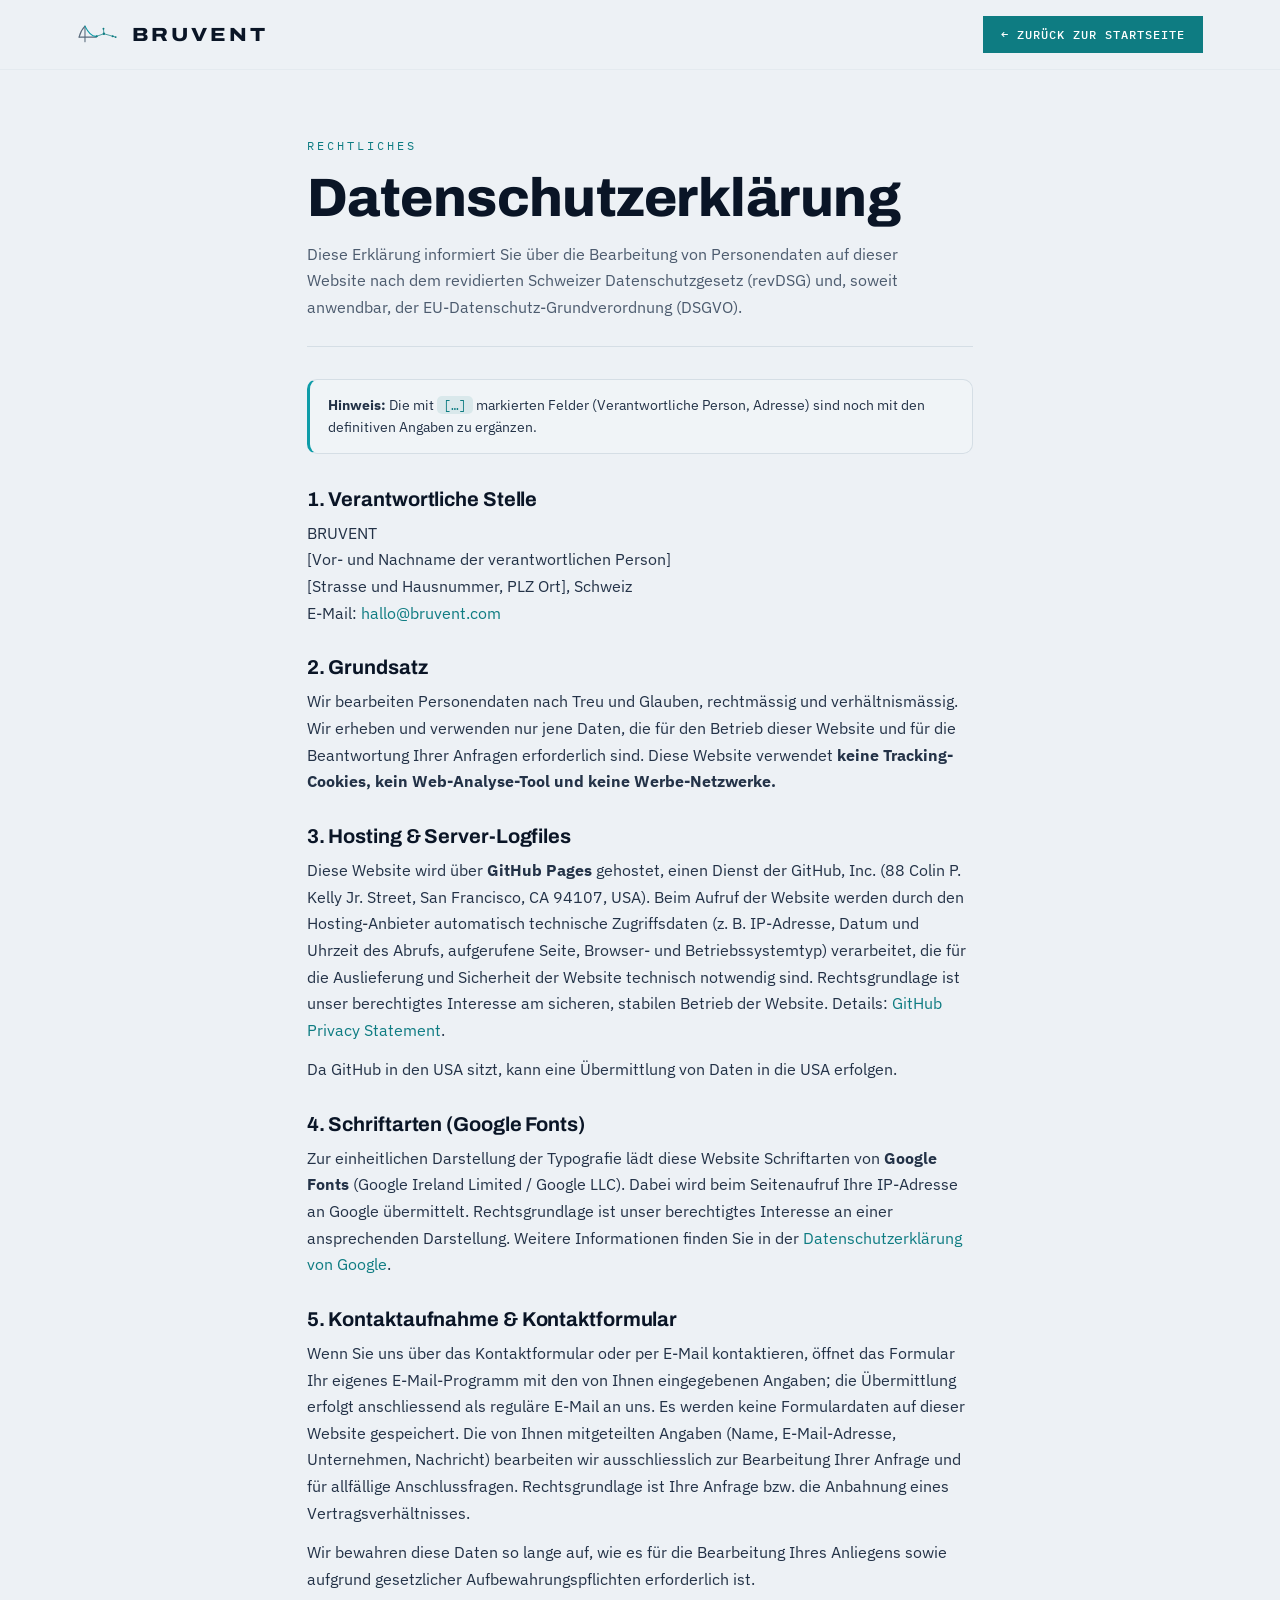
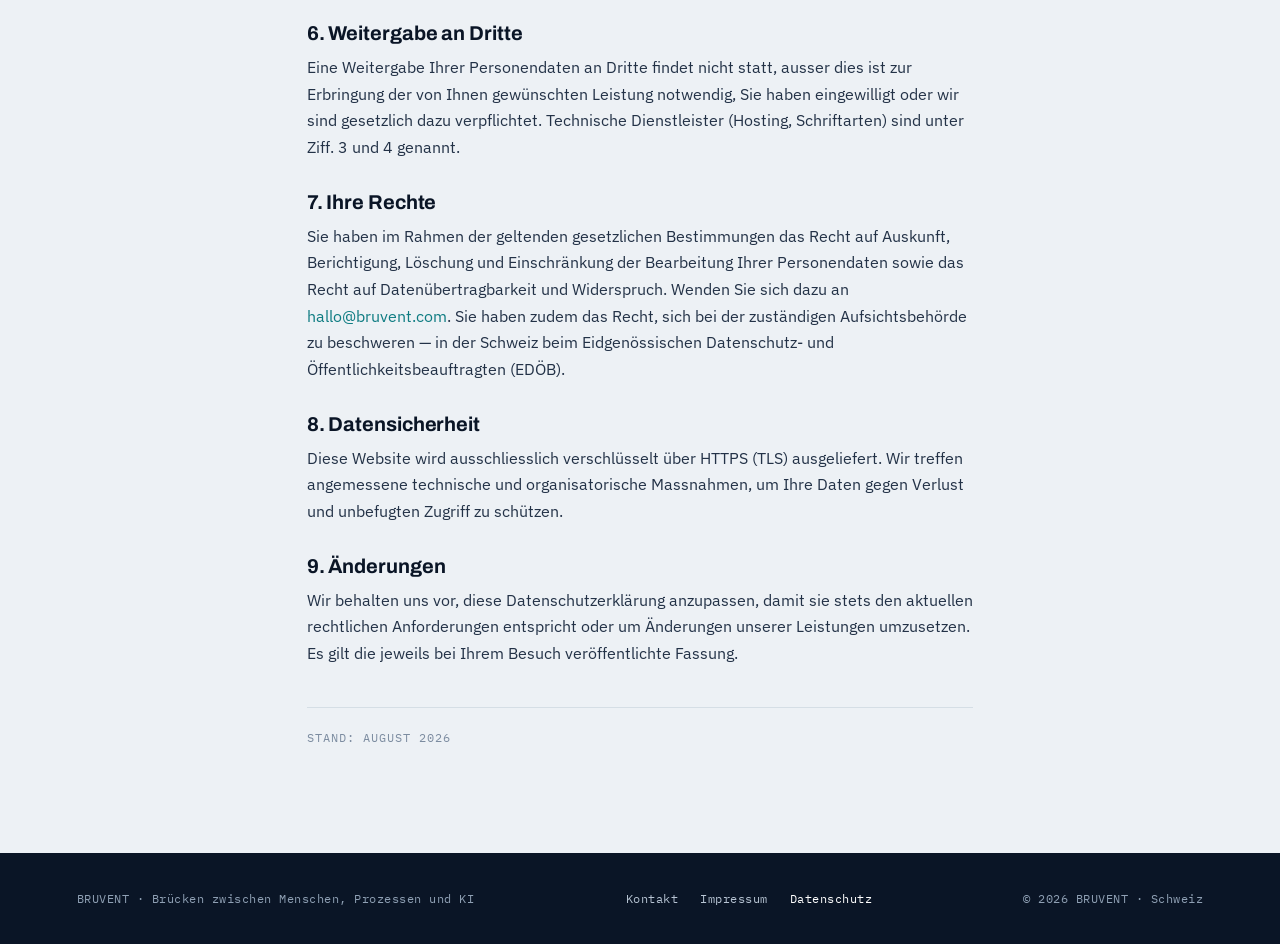
==== datenschutz.html @ 0fc9dafc "Rebrand Bridgent → Bruvent; add Impressum, Datenschutz, working contact form - Rename brand across i" ====
<!DOCTYPE html>
<html lang="de">
<head>
<meta charset="utf-8">
<meta name="viewport" content="width=device-width, initial-scale=1">
<title>Datenschutz — BRUVENT</title>
<meta name="description" content="Datenschutzerklärung von BRUVENT — wie diese Website mit Personendaten umgeht.">
<meta name="robots" content="index,follow">
<meta name="theme-color" content="#EDF1F5">
<link rel="icon" type="image/svg+xml" href="./assets/favicon.svg">
<link rel="preconnect" href="https://fonts.googleapis.com">
<link rel="preconnect" href="https://fonts.gstatic.com" crossorigin>
<link href="https://fonts.googleapis.com/css2?family=Archivo:wdth,wght@62..125,500..900&family=IBM+Plex+Mono:wght@400;500&family=IBM+Plex+Sans:wght@300;400;500;600&display=swap" rel="stylesheet">
<link rel="stylesheet" href="./css/style.css">
</head>
<body class="legal-page">

  <nav class="nav nav--legal">
    <a class="nav__brand" href="./index.html" aria-label="BRUVENT — Startseite">
      <svg width="42" height="24" viewBox="0 0 100 56" fill="none" aria-hidden="true">
        <g stroke="#5A6B7C" stroke-width="2.6" stroke-linecap="round" stroke-linejoin="round" fill="none"><line x1="19" y1="7" x2="19" y2="44"/><line x1="5" y1="33" x2="46" y2="33"/><path d="M19 7 Q9 17 5 33"/><path d="M19 7 Q33 34 47 31" stroke="#0E9CA8"/></g>
        <g stroke="#0E7C82" stroke-width="1.7" fill="none"><line x1="47" y1="31" x2="64" y2="25"/><line x1="64" y1="25" x2="85" y2="31"/><line x1="64" y1="25" x2="63" y2="13"/><line x1="85" y1="31" x2="92" y2="33"/></g>
        <g fill="#0E7C82"><circle cx="47" cy="31" r="2.6"/><circle cx="64" cy="25" r="2.8"/><circle cx="85" cy="31" r="2.6"/><circle cx="63" cy="13" r="2.3"/><circle cx="92" cy="33" r="2.3"/></g>
      </svg>
      <span class="brand-name">BRUVENT</span>
    </a>
    <div class="nav__right">
      <a href="./index.html" class="nav__cta">← Zurück zur Startseite</a>
    </div>
  </nav>

  <main class="legal">
    <header class="legal__head">
      <span class="eyebrow">Rechtliches</span>
      <h1>Datenschutzerklärung</h1>
      <p class="legal__lead">Diese Erklärung informiert Sie über die Bearbeitung von Personendaten
        auf dieser Website nach dem revidierten Schweizer Datenschutzgesetz (revDSG) und, soweit
        anwendbar, der EU-Datenschutz-Grundverordnung (DSGVO).</p>
    </header>

    <div class="legal__note" role="note">
      <strong>Hinweis:</strong> Die mit <code>[…]</code> markierten Felder (Verantwortliche Person,
      Adresse) sind noch mit den definitiven Angaben zu ergänzen.
    </div>

    <section class="legal__block">
      <h2>1. Verantwortliche Stelle</h2>
      <p>
        BRUVENT<br>
        [Vor- und Nachname der verantwortlichen Person]<br>
        [Strasse und Hausnummer, PLZ Ort], Schweiz<br>
        E-Mail: <a href="mailto:hallo@bruvent.com">hallo@bruvent.com</a>
      </p>
    </section>

    <section class="legal__block">
      <h2>2. Grundsatz</h2>
      <p>Wir bearbeiten Personendaten nach Treu und Glauben, rechtmässig und verhältnismässig. Wir
        erheben und verwenden nur jene Daten, die für den Betrieb dieser Website und für die
        Beantwortung Ihrer Anfragen erforderlich sind. Diese Website verwendet <strong>keine
        Tracking-Cookies, kein Web-Analyse-Tool und keine Werbe-Netzwerke.</strong></p>
    </section>

    <section class="legal__block">
      <h2>3. Hosting &amp; Server-Logfiles</h2>
      <p>Diese Website wird über <strong>GitHub Pages</strong> gehostet, einen Dienst der GitHub,
        Inc. (88 Colin P. Kelly Jr. Street, San Francisco, CA 94107, USA). Beim Aufruf der Website
        werden durch den Hosting-Anbieter automatisch technische Zugriffsdaten (z.&nbsp;B.
        IP-Adresse, Datum und Uhrzeit des Abrufs, aufgerufene Seite, Browser- und Betriebssystem­typ)
        verarbeitet, die für die Auslieferung und Sicherheit der Website technisch notwendig sind.
        Rechtsgrundlage ist unser berechtigtes Interesse am sicheren, stabilen Betrieb der Website.
        Details: <a href="https://docs.github.com/site-policy/privacy-policies/github-general-privacy-statement" rel="noopener" target="_blank">GitHub Privacy Statement</a>.</p>
      <p>Da GitHub in den USA sitzt, kann eine Übermittlung von Daten in die USA erfolgen.</p>
    </section>

    <section class="legal__block">
      <h2>4. Schriftarten (Google Fonts)</h2>
      <p>Zur einheitlichen Darstellung der Typografie lädt diese Website Schriftarten von
        <strong>Google Fonts</strong> (Google Ireland Limited / Google LLC). Dabei wird beim
        Seitenaufruf Ihre IP-Adresse an Google übermittelt. Rechtsgrundlage ist unser berechtigtes
        Interesse an einer ansprechenden Darstellung. Weitere Informationen finden Sie in der
        <a href="https://policies.google.com/privacy" rel="noopener" target="_blank">Datenschutzerklärung von Google</a>.</p>
    </section>

    <section class="legal__block">
      <h2>5. Kontaktaufnahme &amp; Kontaktformular</h2>
      <p>Wenn Sie uns über das Kontaktformular oder per E-Mail kontaktieren, öffnet das Formular
        Ihr eigenes E-Mail-Programm mit den von Ihnen eingegebenen Angaben; die Übermittlung erfolgt
        anschliessend als reguläre E-Mail an uns. Es werden keine Formulardaten auf dieser Website
        gespeichert. Die von Ihnen mitgeteilten Angaben (Name, E-Mail-Adresse, Unternehmen,
        Nachricht) bearbeiten wir ausschliesslich zur Bearbeitung Ihrer Anfrage und für allfällige
        Anschlussfragen. Rechtsgrundlage ist Ihre Anfrage bzw. die Anbahnung eines Vertrags­verhältnisses.</p>
      <p>Wir bewahren diese Daten so lange auf, wie es für die Bearbeitung Ihres Anliegens sowie
        aufgrund gesetzlicher Aufbewahrungspflichten erforderlich ist.</p>
    </section>

    <section class="legal__block">
      <h2>6. Weitergabe an Dritte</h2>
      <p>Eine Weitergabe Ihrer Personendaten an Dritte findet nicht statt, ausser dies ist zur
        Erbringung der von Ihnen gewünschten Leistung notwendig, Sie haben eingewilligt oder wir sind
        gesetzlich dazu verpflichtet. Technische Dienstleister (Hosting, Schriftarten) sind unter
        Ziff. 3 und 4 genannt.</p>
    </section>

    <section class="legal__block">
      <h2>7. Ihre Rechte</h2>
      <p>Sie haben im Rahmen der geltenden gesetzlichen Bestimmungen das Recht auf Auskunft,
        Berichtigung, Löschung und Einschränkung der Bearbeitung Ihrer Personendaten sowie das Recht
        auf Datenübertragbarkeit und Widerspruch. Wenden Sie sich dazu an
        <a href="mailto:hallo@bruvent.com">hallo@bruvent.com</a>. Sie haben zudem das Recht, sich bei
        der zuständigen Aufsichtsbehörde zu beschweren — in der Schweiz beim Eidgenössischen
        Datenschutz- und Öffentlichkeitsbeauftragten (EDÖB).</p>
    </section>

    <section class="legal__block">
      <h2>8. Datensicherheit</h2>
      <p>Diese Website wird ausschliesslich verschlüsselt über HTTPS (TLS) ausgeliefert. Wir treffen
        angemessene technische und organisatorische Massnahmen, um Ihre Daten gegen Verlust und
        unbefugten Zugriff zu schützen.</p>
    </section>

    <section class="legal__block">
      <h2>9. Änderungen</h2>
      <p>Wir behalten uns vor, diese Datenschutzerklärung anzupassen, damit sie stets den aktuellen
        rechtlichen Anforderungen entspricht oder um Änderungen unserer Leistungen umzusetzen. Es
        gilt die jeweils bei Ihrem Besuch veröffentlichte Fassung.</p>
    </section>

    <p class="legal__updated">Stand: August 2026</p>
  </main>

  <footer class="footer">
    <div class="footer__inner">
      <span>BRUVENT · Brücken zwischen Menschen, Prozessen und KI</span>
      <nav class="footer__links" aria-label="Rechtliches">
        <a href="./index.html#kontakt">Kontakt</a>
        <a href="./impressum.html">Impressum</a>
        <a href="./datenschutz.html" aria-current="page">Datenschutz</a>
      </nav>
      <span>© 2026 BRUVENT · Schweiz</span>
    </div>
  </footer>

</body>
</html>
---- css/style.css ----
/* ============================================================
   BRUVENT — Cinematic Brand Experience
   Art direction: light architectural daylight — off-white,
   concrete, brushed steel, with a controlled teal-cyan accent.
   ============================================================ */

:root{
  --bg:#EDF1F5;          /* page */
  --bg-soft:#F5F8FA;     /* alt section */
  --panel:#FFFFFF;
  --panel-2:#F0F4F7;
  --ink:#0A1526;         /* primary text */
  --ink-2:#233247;
  --muted:#4C5B6E;
  --muted-2:#63748A;
  --muted-3:#7C8CA0;
  --faint:#9AA8B8;
  --line:#D5DEE5;
  --line-soft:#E4EAEF;
  --concrete:#C7D0D8;

  --accent:#0E9CA8;        /* readable teal-cyan on light */
  --accent-deep:#0E7C82;
  --accent-bright:#16C6D6;

  --mono:'IBM Plex Mono',ui-monospace,monospace;
  --sans:'IBM Plex Sans',system-ui,-apple-system,sans-serif;
  --disp:'Archivo','IBM Plex Sans',system-ui,sans-serif;

  --pad-x:6vw;
  --maxw:1280px;
}

*{box-sizing:border-box;}
html{scroll-behavior:smooth;background:var(--bg);-webkit-text-size-adjust:100%;}
html.lenis{scroll-behavior:auto;}
html.lenis body{height:auto;}
.lenis.lenis-smooth{scroll-behavior:auto !important;}
.lenis.lenis-stopped{overflow:hidden;}

body{
  margin:0;
  background:var(--bg);
  color:var(--ink);
  font-family:var(--sans);
  font-weight:400;
  -webkit-font-smoothing:antialiased;
  overflow-x:hidden;
}
body.is-loading{overflow:hidden;height:100vh;}

a{color:var(--accent-deep);text-decoration:none;transition:color .2s ease;}
a:hover{color:var(--accent);}
img,svg{display:block;}
::selection{background:rgba(14,124,130,0.18);color:var(--ink);}

.eyebrow{font-family:var(--mono);font-size:12px;letter-spacing:3px;color:var(--accent-deep);text-transform:uppercase;}
.wrap{max-width:var(--maxw);margin:0 auto;}

/* ---------- Keyframes ---------- */
@keyframes floaty{0%,100%{transform:translateY(0)}50%{transform:translateY(7px)}}
@keyframes dashFlow{to{stroke-dashoffset:-400}}
@keyframes predot{0%,100%{opacity:.2;transform:scaleY(.5)}50%{opacity:1;transform:scaleY(1)}}
@keyframes spinline{to{transform:rotate(360deg)}}
@keyframes introWord{0%{opacity:0;letter-spacing:26px;filter:blur(8px)}100%{opacity:1;letter-spacing:7px;filter:blur(0)}}

/* ============================================================
   PRELOADER (light)
   ============================================================ */
#preloader{
  position:fixed;inset:0;z-index:1000;
  background:radial-gradient(125% 100% at 50% 42%,#FFFFFF 0%,#EDF1F5 55%,#DFE7EC 100%);
  display:flex;flex-direction:column;align-items:center;justify-content:center;gap:34px;
  transition:opacity 1s ease,visibility 1s ease;
}
#preloader.hidden{opacity:0;visibility:hidden;pointer-events:none;}
.pre-mark{position:relative;width:74px;height:74px;}
.pre-mark svg{width:100%;height:100%;overflow:visible;}
.pre-mark .ring{position:absolute;inset:-14px;border:1px solid rgba(14,124,130,0.16);border-top-color:var(--accent);border-radius:50%;animation:spinline 1.5s linear infinite;}
.pre-bars{display:flex;align-items:flex-end;gap:5px;height:22px;}
.pre-bars span{width:3px;height:100%;background:var(--accent);transform-origin:bottom;animation:predot 1.1s ease-in-out infinite;}
.pre-bars span:nth-child(2){animation-delay:.13s}
.pre-bars span:nth-child(3){animation-delay:.26s}
.pre-bars span:nth-child(4){animation-delay:.39s}
.pre-bars span:nth-child(5){animation-delay:.52s}
.pre-label{font-family:var(--mono);font-size:11px;letter-spacing:4px;text-transform:uppercase;color:var(--muted-2);}
.pre-count{font-family:var(--mono);font-size:11px;letter-spacing:2px;color:var(--accent-deep);}

/* ============================================================
   INTRO OVERLAY (titles over the flythrough) — dark text on light
   ============================================================ */
#intro-titles{position:fixed;inset:0;z-index:60;pointer-events:none;opacity:0;display:flex;align-items:center;justify-content:center;transition:opacity .6s ease;}
#intro-titles.on{opacity:1;}
#intro-titles.gone{opacity:0;visibility:hidden;}
/* the lines collide at the centre → it flashes into a B → BRUVENT (holds ~3s) */
.sig{width:min(66vw,720px);height:auto;overflow:visible;}
.sig-b{font-family:var(--disp);font-weight:800;font-size:158px;fill:var(--accent-deep);opacity:0;transform-box:fill-box;transform-origin:center;filter:drop-shadow(0 0 14px rgba(24,208,224,0.85));}
.sig-word{font-family:var(--disp);font-weight:700;font-stretch:112%;font-size:118px;letter-spacing:1px;fill:rgba(18,38,52,0.95);opacity:0;transform-box:fill-box;transform-origin:center;}
.sig-sub{font-family:var(--mono);font-size:15px;letter-spacing:8px;fill:var(--accent-deep);text-transform:uppercase;opacity:0;}
/* the B bursts out of the collision flash, holds, then hands to the full word */
#intro-titles.on .sig-b{animation:bFlash 1.0s cubic-bezier(.15,.9,.2,1) .05s forwards, bOut .55s ease 2.3s forwards;}
#intro-titles.on .sig-word{animation:wordIn 1.0s cubic-bezier(.2,.8,.2,1) 2.3s forwards;}
#intro-titles.on .sig-sub{animation:wordIn .9s ease 2.9s forwards;}
@keyframes bFlash{0%{opacity:0;transform:scale(.1);filter:drop-shadow(0 0 40px rgba(24,208,224,1))}
  45%{opacity:1;transform:scale(1.22);filter:drop-shadow(0 0 30px rgba(24,208,224,1))}
  100%{opacity:1;transform:scale(1);filter:drop-shadow(0 0 12px rgba(24,208,224,0.7))}}
@keyframes bOut{to{opacity:0;transform:scale(1.08)}}
@keyframes wordIn{from{opacity:0;transform:scale(.9)}to{opacity:1;transform:scale(1)}}
@media (prefers-reduced-motion: reduce){
  .sig-b{opacity:0;}.sig-word{opacity:1;}.sig-sub{opacity:1;}
}
.skip-intro{
  position:fixed;right:26px;bottom:24px;z-index:61;pointer-events:auto;
  background:rgba(255,255,255,0.6);border:1px solid var(--line);color:var(--muted);
  font-family:var(--mono);font-size:11px;letter-spacing:1.5px;text-transform:uppercase;
  padding:9px 15px;cursor:pointer;backdrop-filter:blur(6px);transition:all .2s ease;
}
.skip-intro:hover{border-color:var(--accent);color:var(--accent-deep);}
.skip-intro.gone{opacity:0;visibility:hidden;pointer-events:none;}

/* ============================================================
   WEBGL CANVAS (fixed behind)
   ============================================================ */
#webgl{position:fixed;inset:0;z-index:0;pointer-events:none;opacity:0;transition:opacity 1.2s ease;}
#webgl.ready{opacity:1;}
#webgl canvas{display:block;width:100%;height:100%;}
body.no-webgl #hero{background:radial-gradient(135% 105% at 72% 16%,#FFFFFF 0%,#E7EEF3 42%,#D8E2E9 100%);}

/* ============================================================
   NAV (light)
   ============================================================ */
.nav{
  position:fixed;top:0;left:0;right:0;z-index:50;
  display:flex;align-items:center;justify-content:space-between;padding:16px var(--pad-x);
  backdrop-filter:blur(16px);
  background:linear-gradient(180deg,rgba(237,241,245,0.9),rgba(237,241,245,0.35));
  border-bottom:1px solid var(--line-soft);transform:translateY(-100%);
}
.nav__brand{display:flex;align-items:center;gap:13px;color:var(--ink);}
.nav__brand .brand-name{font-family:var(--disp);font-stretch:118%;font-weight:800;letter-spacing:3px;font-size:19px;}
.nav__right{display:flex;align-items:center;gap:30px;}
.nav__links{display:flex;gap:26px;font-size:13.5px;letter-spacing:.3px;}
.nav__links a{color:var(--muted);}
.nav__links a:hover{color:var(--ink);}
.nav__cta{
  font-family:var(--mono);font-size:12px;letter-spacing:1px;text-transform:uppercase;
  color:#fff;background:var(--accent-deep);padding:11px 18px;font-weight:500;transition:background .2s ease;
}
.nav__cta:hover{background:var(--accent);color:#fff;}

/* ============================================================
   BUTTONS
   ============================================================ */
.btn{display:inline-flex;align-items:center;gap:10px;font-weight:600;cursor:pointer;}
.btn--accent{background:var(--accent-deep);color:#fff;font-size:15px;padding:16px 28px;transition:background .2s ease,transform .2s ease,box-shadow .2s ease;}
.btn--accent:hover{background:var(--accent);color:#fff;transform:translateY(-2px);box-shadow:0 16px 34px rgba(14,124,130,0.28);}
.btn--ghost{color:var(--ink);font-weight:500;font-size:15px;padding:16px 28px;border:1px solid var(--line);transition:border-color .2s ease,background .2s ease;}
.btn--ghost:hover{border-color:var(--accent);background:rgba(14,156,168,0.06);color:var(--ink);}

/* ============================================================
   HERO (light)
   ============================================================ */
.hero{position:relative;min-height:100vh;min-height:100svh;display:flex;align-items:center;overflow:hidden;z-index:2;}
.hero__scrim{position:absolute;inset:0;z-index:1;pointer-events:none;}
/* readable text side + a cinematic vignette for filmic depth */
.hero__scrim::before{content:"";position:absolute;inset:0;background:
  linear-gradient(90deg,rgba(237,241,245,0.97) 0%,rgba(237,241,245,0.82) 34%,rgba(237,241,245,0.28) 58%,transparent 78%);}
.hero__scrim::after{content:"";position:absolute;inset:0;background:
  radial-gradient(130% 100% at 32% 42%,transparent 46%,rgba(6,16,26,0.10) 100%),
  linear-gradient(0deg,var(--bg) 0%,rgba(237,241,245,0.4) 12%,transparent 32%);}
.hero__grid{position:relative;z-index:3;max-width:var(--maxw);width:100%;margin:0 auto;padding:0 var(--pad-x);display:block;}
.hero__grid > div{max-width:760px;}
.hero__tag{display:inline-flex;align-items:center;gap:12px;font-family:var(--mono);font-size:12px;letter-spacing:3px;color:var(--accent-deep);text-transform:uppercase;margin-bottom:32px;}
.hero__tag .tick{width:26px;height:1px;background:var(--accent-deep);display:inline-block;}
.hero h1{font-family:var(--disp);font-stretch:118%;font-weight:800;font-size:clamp(40px,6vw,86px);line-height:0.98;letter-spacing:-1.5px;margin:0 0 26px;text-wrap:balance;color:var(--ink);text-shadow:0 1px 2px rgba(255,255,255,0.55);}
.hero h1 .hl{color:var(--accent-deep);}
.hero__lead{font-size:clamp(16px,1.55vw,20px);line-height:1.62;color:var(--ink-2);max-width:520px;margin:0 0 40px;font-weight:400;text-shadow:0 1px 2px rgba(255,255,255,0.6);}
.hero__actions{display:flex;gap:16px;flex-wrap:wrap;}
.hero__mark{display:flex;justify-content:center;align-items:center;}
.hero__mark > div{width:100%;max-width:420px;filter:drop-shadow(0 18px 30px rgba(10,21,38,0.12));}
.scrollhint{position:absolute;left:var(--pad-x);bottom:30px;z-index:3;display:flex;align-items:center;gap:12px;}
.scrollhint span:first-child{font-family:var(--mono);font-size:11px;letter-spacing:2px;color:var(--faint);text-transform:uppercase;}
.scrollhint .bar{display:inline-block;width:1px;height:34px;background:linear-gradient(var(--accent-deep),transparent);animation:floaty 2.4s ease-in-out infinite;}

.reveal{opacity:0;transform:translateY(30px);}
.no-js .reveal,body.no-webgl .reveal{opacity:1;transform:none;}

/* ============================================================
   SECTIONS — shared
   ============================================================ */
section{position:relative;}
.section{padding:130px var(--pad-x);z-index:2;}
.section__head h2{font-family:var(--disp);font-stretch:112%;font-weight:700;font-size:clamp(30px,3.7vw,54px);line-height:1.04;letter-spacing:-.5px;margin:0 0 16px;max-width:760px;color:var(--ink);}
.section__head p{font-size:16.5px;line-height:1.6;color:var(--muted);max-width:560px;margin:0 0 60px;font-weight:400;}
.eyebrow.mb{margin-bottom:18px;display:block;}

/* --- System (module grid) --- */
.system{background:var(--panel);}
/* clean 3 × 2 grid */
.modules{display:grid;grid-template-columns:repeat(3,1fr);gap:1px;background:var(--line);border:1px solid var(--line);}
@media (max-width:900px){.modules{grid-template-columns:repeat(2,1fr);}}
@media (max-width:600px){.modules{grid-template-columns:1fr;}}
.module{background:var(--panel);padding:38px 32px;position:relative;transition:background .25s ease,box-shadow .25s ease;}
.module:hover{background:var(--panel-2);box-shadow:inset 0 2px 0 var(--accent);}
.module__top{display:flex;align-items:center;justify-content:space-between;margin-bottom:24px;}
.module__icon{width:44px;height:44px;color:var(--accent-deep);}
.module__icon svg{width:100%;height:100%;}
.module__tag{font-family:var(--mono);font-size:11px;color:var(--muted-3);letter-spacing:1px;}
.module h3{font-family:var(--disp);font-stretch:108%;font-weight:600;font-size:19px;margin:0 0 11px;letter-spacing:.2px;line-height:1.15;color:var(--ink);}
.module p{font-size:14.5px;line-height:1.6;color:var(--muted-2);margin:0;font-weight:400;}

/* --- Prozess --- */
.prozess{background:radial-gradient(120% 90% at 50% 0%,#E7EEF3 0%,#EDF1F5 55%,var(--bg-soft) 100%);}
.prozess__states{display:flex;justify-content:space-between;flex-wrap:wrap;gap:12px;margin:34px 0 54px;font-family:var(--mono);font-size:12px;letter-spacing:1px;}
.prozess__states .ist{color:var(--muted-3);}
.prozess__states .soll{color:var(--accent-deep);}
.prozess__track{position:relative;}
.prozess__bridge{max-width:1040px;margin:0 auto 6px;filter:drop-shadow(0 22px 30px rgba(10,21,38,0.08));}
.prozess__bridge svg{width:100%;height:auto;display:block;overflow:visible;}
.pnode{transform-box:fill-box;transform-origin:center;animation:pnodePulse 2.6s ease-in-out infinite;}
@keyframes pnodePulse{0%,100%{opacity:.55;r:6}50%{opacity:1;r:8}}
.pflow{filter:drop-shadow(0 0 3px rgba(24,208,224,0.9));animation:pflow 3.6s linear infinite;}
@keyframes pflow{0%{transform:translateX(0);opacity:0}6%{opacity:1}94%{opacity:1}100%{transform:translateX(960px);opacity:0}}
@media (prefers-reduced-motion: reduce){.pnode,.pflow{animation:none;}.pflow{opacity:0;}}
.steps{display:grid;grid-template-columns:repeat(3,1fr);gap:28px;padding-top:8px;}
.step{border:1px solid var(--line);border-top:2px solid var(--accent-deep);background:var(--panel);padding:30px 26px;box-shadow:0 12px 34px rgba(10,21,38,0.05);}
.step__num{font-family:var(--mono);font-size:13px;color:var(--accent-deep);letter-spacing:1px;margin-bottom:16px;}
.step h3{font-family:var(--disp);font-stretch:108%;font-weight:600;font-size:22px;margin:0 0 10px;color:var(--ink);}
.step p{font-size:14.5px;line-height:1.6;color:var(--muted-2);margin:0;font-weight:400;}

/* --- Use cases --- */
.usecases{background:var(--panel);}
.cases{display:flex;flex-direction:column;gap:24px;}
.case{display:grid;grid-template-columns:1.1fr 1fr;gap:0;border:1px solid var(--line);background:var(--panel);overflow:hidden;transition:border-color .25s ease,box-shadow .25s ease;}
.case:hover{border-color:rgba(14,156,168,0.5);box-shadow:0 18px 40px rgba(10,21,38,0.07);}
.case__body{padding:48px 44px;display:flex;flex-direction:column;justify-content:center;}
.case__num{font-family:var(--mono);font-size:12px;color:var(--accent-deep);letter-spacing:2px;margin-bottom:18px;}
.case h3{font-family:var(--disp);font-stretch:108%;font-weight:600;font-size:clamp(22px,2.3vw,30px);line-height:1.12;margin:0 0 16px;color:var(--ink);}
.case p{font-size:15px;line-height:1.65;color:var(--muted-2);margin:0;font-weight:400;max-width:440px;}
.case__visual{
  position:relative;min-height:290px;background:var(--bg-soft);
  background-image:repeating-linear-gradient(135deg,rgba(14,124,130,0.05) 0 2px,transparent 2px 11px);
  border-left:1px solid var(--line);display:flex;align-items:flex-end;padding:22px;
}
.case__visual span{font-family:var(--mono);font-size:11px;color:var(--muted-3);letter-spacing:.5px;}

/* --- Vertrauen --- */
.vertrauen{background:radial-gradient(90% 70% at 22% 30%,#E7EEF3 0%,#EDF1F5 60%,var(--bg-soft) 100%);}
.vertrauen h2{margin-bottom:24px;color:var(--ink);}
.vertrauen p{font-size:16.5px;line-height:1.65;color:var(--muted);max-width:620px;margin:0 0 44px;font-weight:400;}
.chips{display:flex;flex-wrap:wrap;gap:10px;}
.chip{font-family:var(--mono);font-size:12px;color:var(--ink-2);background:var(--panel);border:1px solid var(--line);padding:9px 15px;letter-spacing:.5px;}

/* --- CTA --- */
.cta{padding:150px var(--pad-x);overflow:hidden;text-align:center;background:radial-gradient(120% 100% at 50% 55%,#FFFFFF 0%,#E7EEF3 60%,#DBE5EB 100%);}
.cta__inner{position:relative;z-index:2;max-width:900px;margin:0 auto;}
.cta h2{font-family:var(--disp);font-stretch:116%;font-weight:800;font-size:clamp(34px,5vw,74px);line-height:1.0;letter-spacing:-1.5px;margin:0 0 40px;text-wrap:balance;color:var(--ink);}

/* --- Kontakt --- */
.kontakt{padding:120px var(--pad-x);background:#E7EEF3;color:var(--ink);z-index:2;}
.kontakt__grid{max-width:var(--maxw);margin:0 auto;display:grid;grid-template-columns:1fr 1fr;gap:70px;align-items:start;}
.kontakt__brand{display:flex;align-items:center;gap:13px;margin-bottom:36px;}
.kontakt__brand .brand-name{font-family:var(--disp);font-stretch:118%;font-weight:800;letter-spacing:3px;font-size:18px;color:var(--ink);}
.kontakt .eyebrow{color:var(--accent-deep);}
.kontakt h2{font-family:var(--disp);font-stretch:112%;font-weight:800;font-size:clamp(28px,3.4vw,48px);line-height:1.04;letter-spacing:-1px;margin:0 0 22px;color:var(--ink);}
.kontakt__lead{font-size:16.5px;line-height:1.6;color:var(--muted);max-width:400px;font-weight:400;}
.kontakt__meta{margin-top:40px;font-family:var(--mono);font-size:13px;color:var(--muted);line-height:2;}
.kontakt__meta a{color:var(--accent-deep);}
.kontakt__card{background:#fff;border:1px solid var(--line);padding:38px;box-shadow:0 24px 60px rgba(10,21,38,0.1);}
.form{display:flex;flex-direction:column;gap:18px;}
.field{display:flex;flex-direction:column;gap:7px;}
.field label{font-family:var(--mono);font-size:11px;letter-spacing:1px;text-transform:uppercase;color:var(--muted-2);}
.field input,.field textarea{border:none;border-bottom:1.5px solid var(--line);background:transparent;padding:10px 2px;font-size:15px;color:var(--ink);outline:none;transition:border-color .2s ease;font-family:inherit;}
.field textarea{border:1px solid var(--line);padding:12px;resize:vertical;}
.field input:focus,.field textarea:focus{border-color:var(--accent-deep);}
.form__submit{margin-top:8px;background:var(--ink);color:#fff;border:none;padding:16px;font-size:15px;font-weight:600;cursor:pointer;letter-spacing:.3px;transition:background .2s ease;}
.form__submit:hover{background:var(--accent-deep);}
.form-sent{min-height:360px;display:flex;flex-direction:column;justify-content:center;align-items:flex-start;gap:14px;}
.form-sent__check{width:46px;height:46px;border-radius:50%;background:var(--accent-deep);color:#fff;display:flex;align-items:center;justify-content:center;font-size:22px;}
.form-sent h3{font-family:var(--disp);font-weight:700;font-size:24px;margin:0;color:var(--ink);}
.form-sent p{color:var(--muted);font-size:15px;margin:0;font-weight:400;}

/* --- Footer (deep ink for grounding) --- */
.footer{background:var(--ink);padding:38px var(--pad-x);position:relative;z-index:2;}
.footer__inner{max-width:var(--maxw);margin:0 auto;display:flex;justify-content:space-between;align-items:center;flex-wrap:wrap;gap:16px 28px;font-family:var(--mono);font-size:12px;color:#8FA0B4;letter-spacing:.5px;}
.footer__links{display:flex;gap:22px;flex-wrap:wrap;}
.footer__links a{color:#B7C4D3;letter-spacing:.5px;}
.footer__links a:hover{color:var(--accent-bright);}
.footer__links a[aria-current="page"]{color:#fff;}

/* ============================================================
   LEGAL PAGES (Impressum / Datenschutz)
   ============================================================ */
body.legal-page{background:var(--bg);min-height:100vh;display:flex;flex-direction:column;}
.nav--legal{position:sticky;top:0;transform:none;background:rgba(237,241,245,0.86);-webkit-backdrop-filter:blur(10px);backdrop-filter:blur(10px);border-bottom:1px solid var(--line-soft);}
.legal{flex:1;max-width:820px;width:100%;margin:0 auto;padding:64px var(--pad-x) 96px;}
.legal__head{padding-bottom:26px;border-bottom:1px solid var(--line);margin-bottom:32px;}
.legal__head h1{font-family:var(--disp);font-weight:800;font-size:clamp(34px,6vw,54px);line-height:1.04;letter-spacing:-.01em;margin:.3em 0 0;color:var(--ink);}
.legal__lead{color:var(--muted);font-size:16px;line-height:1.65;max-width:60ch;margin:.9em 0 0;}
.legal__note{background:var(--panel-2);border:1px solid var(--line);border-left:3px solid var(--accent);border-radius:10px;padding:14px 18px;font-size:14px;color:var(--ink-2);margin-bottom:34px;line-height:1.6;}
.legal__note code{font-family:var(--mono);font-size:12.5px;background:rgba(14,124,130,.1);color:var(--accent-deep);padding:1px 6px;border-radius:5px;}
.legal__block{margin-bottom:30px;}
.legal__block h2{font-family:var(--disp);font-weight:700;font-size:20px;letter-spacing:-.005em;color:var(--ink);margin:0 0 .5em;}
.legal__block p{color:var(--ink-2);font-size:15.5px;line-height:1.72;margin:0 0 .8em;max-width:68ch;}
.legal__updated{font-family:var(--mono);font-size:12px;letter-spacing:1px;color:var(--muted-3);text-transform:uppercase;margin-top:40px;padding-top:22px;border-top:1px solid var(--line);}
@media (max-width:560px){
  .legal{padding-top:40px;}
  .nav--legal .nav__cta{padding:8px 12px;font-size:12px;}
}

/* ============================================================
   LIVING WORLD BEHIND CONTENT (desktop only)
   The 3D bridge + network stay present behind frosted content
   sections. Cards stay opaque so copy is always crisp.
   ============================================================ */
@media (min-width:961px){
  /* the 3D world stays clearly visible behind the content — lighter frost,
     lower opacity — while cards stay opaque so copy is always crisp */
  body.has-scene .system,
  body.has-scene .prozess,
  body.has-scene .usecases,
  body.has-scene .vertrauen{
    background:rgba(238,242,246,0.46);
    -webkit-backdrop-filter:blur(3px) saturate(1.06);
    backdrop-filter:blur(3px) saturate(1.06);
  }
  body.has-scene .cta{background:rgba(238,242,246,0.4);-webkit-backdrop-filter:blur(3px);backdrop-filter:blur(3px);}
  body.has-scene .kontakt{background:rgba(231,238,243,0.86);-webkit-backdrop-filter:blur(7px);backdrop-filter:blur(7px);}
  body.has-scene .footer{background:rgba(10,21,38,0.9);-webkit-backdrop-filter:blur(7px);backdrop-filter:blur(7px);}
  /* keep the fixed scene visible the whole way down */
  body.has-scene #webgl{opacity:1 !important;}
  /* readability lift for section headers sitting over the livelier world */
  body.has-scene .section__head h2,
  body.has-scene .section__head p,
  body.has-scene .vertrauen h2,
  body.has-scene .vertrauen p,
  body.has-scene .prozess__states span,
  body.has-scene .eyebrow{ text-shadow:0 1px 3px rgba(255,255,255,0.75); }
}

/* ============================================================
   RESPONSIVE
   ============================================================ */
@media (max-height:880px),(max-width:900px){.scrollhint{display:none !important;}}
@media (max-width:960px){
  .nav__links{display:none;}
  .hero__grid{grid-template-columns:1fr;}
  .hero__mark{display:none;}
  .kontakt__grid{grid-template-columns:1fr;gap:40px;}
  .case{grid-template-columns:1fr;}
  .case__visual{min-height:150px;border-left:none;border-top:1px solid var(--line);}
  .section{padding:96px var(--pad-x);}
  .steps{grid-template-columns:1fr;gap:16px;padding-top:0;}
  .prozess__svg{display:none;}
}
@media (max-width:560px){
  :root{--pad-x:22px;}
  .nav__cta{padding:9px 13px;}
  .hero h1{font-size:clamp(34px,10vw,52px);}
}

/* ============================================================
   REDUCED MOTION
   ============================================================ */
@media (prefers-reduced-motion: reduce){
  html{scroll-behavior:auto;}
  *,*::before,*::after{animation-duration:.001ms !important;animation-iteration-count:1 !important;transition-duration:.001ms !important;}
  .reveal{opacity:1 !important;transform:none !important;}
  .scrollhint,.pre-bars span,.intro-word,.intro-sub{animation:none !important;}
}
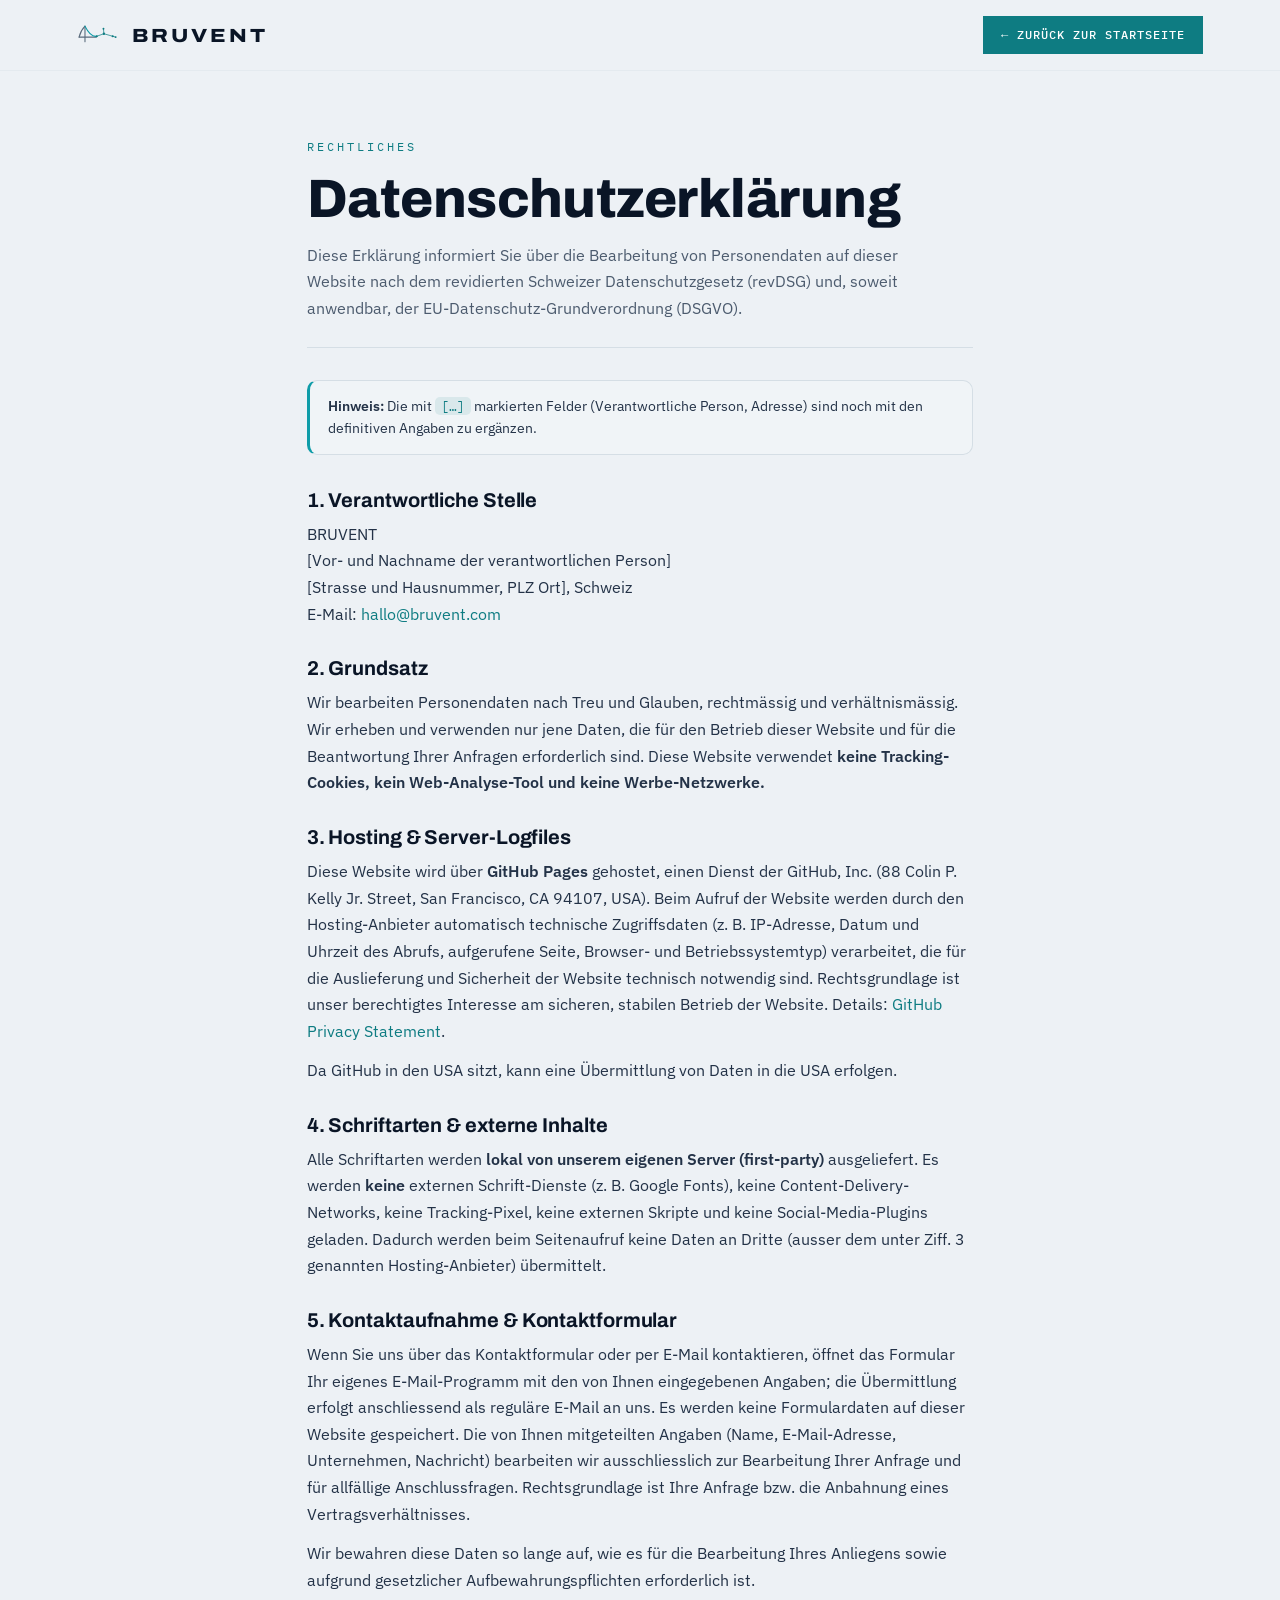
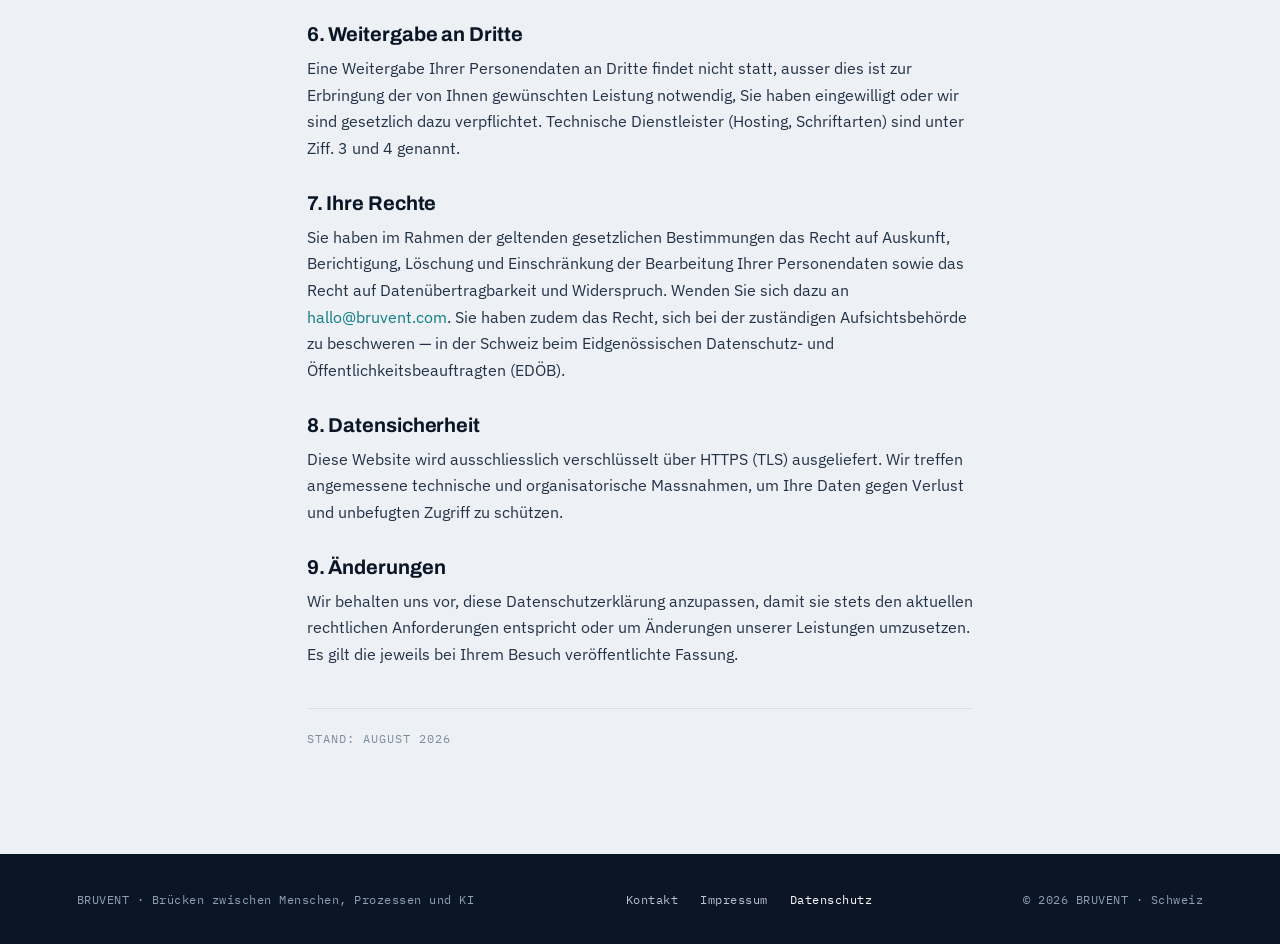
==== commit cc05b6f4: "Harden site: strict CSP, self-hosted fonts, SRI, security files + audit Security hardening (static, " ====
--- a/datenschutz.html
+++ b/datenschutz.html
@@ -3,14 +3,14 @@
 <head>
 <meta charset="utf-8">
 <meta name="viewport" content="width=device-width, initial-scale=1">
+<meta http-equiv="Content-Security-Policy" content="default-src 'self'; script-src 'none'; style-src 'self'; img-src 'self' data:; font-src 'self'; connect-src 'self'; object-src 'none'; frame-src 'none'; base-uri 'none'; form-action 'none'; upgrade-insecure-requests">
+<meta name="referrer" content="no-referrer">
 <title>Datenschutz — BRUVENT</title>
 <meta name="description" content="Datenschutzerklärung von BRUVENT — wie diese Website mit Personendaten umgeht.">
 <meta name="robots" content="index,follow">
 <meta name="theme-color" content="#EDF1F5">
 <link rel="icon" type="image/svg+xml" href="./assets/favicon.svg">
-<link rel="preconnect" href="https://fonts.googleapis.com">
-<link rel="preconnect" href="https://fonts.gstatic.com" crossorigin>
-<link href="https://fonts.googleapis.com/css2?family=Archivo:wdth,wght@62..125,500..900&family=IBM+Plex+Mono:wght@400;500&family=IBM+Plex+Sans:wght@300;400;500;600&display=swap" rel="stylesheet">
+<link rel="stylesheet" href="./css/fonts.css">
 <link rel="stylesheet" href="./css/style.css">
 </head>
 <body class="legal-page">
@@ -69,17 +69,17 @@
         IP-Adresse, Datum und Uhrzeit des Abrufs, aufgerufene Seite, Browser- und Betriebssystem­typ)
         verarbeitet, die für die Auslieferung und Sicherheit der Website technisch notwendig sind.
         Rechtsgrundlage ist unser berechtigtes Interesse am sicheren, stabilen Betrieb der Website.
-        Details: <a href="https://docs.github.com/site-policy/privacy-policies/github-general-privacy-statement" rel="noopener" target="_blank">GitHub Privacy Statement</a>.</p>
+        Details: <a href="https://docs.github.com/site-policy/privacy-policies/github-general-privacy-statement" rel="noopener noreferrer" target="_blank">GitHub Privacy Statement</a>.</p>
       <p>Da GitHub in den USA sitzt, kann eine Übermittlung von Daten in die USA erfolgen.</p>
     </section>
 
     <section class="legal__block">
-      <h2>4. Schriftarten (Google Fonts)</h2>
-      <p>Zur einheitlichen Darstellung der Typografie lädt diese Website Schriftarten von
-        <strong>Google Fonts</strong> (Google Ireland Limited / Google LLC). Dabei wird beim
-        Seitenaufruf Ihre IP-Adresse an Google übermittelt. Rechtsgrundlage ist unser berechtigtes
-        Interesse an einer ansprechenden Darstellung. Weitere Informationen finden Sie in der
-        <a href="https://policies.google.com/privacy" rel="noopener" target="_blank">Datenschutzerklärung von Google</a>.</p>
+      <h2>4. Schriftarten &amp; externe Inhalte</h2>
+      <p>Alle Schriftarten werden <strong>lokal von unserem eigenen Server (first-party)</strong>
+        ausgeliefert. Es werden <strong>keine</strong> externen Schrift-Dienste (z.&nbsp;B. Google
+        Fonts), keine Content-Delivery-Networks, keine Tracking-Pixel, keine externen Skripte und
+        keine Social-Media-Plugins geladen. Dadurch werden beim Seitenaufruf keine Daten an Dritte
+        (ausser dem unter Ziff. 3 genannten Hosting-Anbieter) übermittelt.</p>
     </section>
 
     <section class="legal__block">
--- a/css/fonts.css
+++ b/css/fonts.css
@@ -0,0 +1,25 @@
+/* ============================================================
+   Self-hosted fonts (first-party, no third-party requests).
+   Replaces Google Fonts — eliminates the only external
+   connection for privacy and a strict Content-Security-Policy.
+   ============================================================ */
+
+/* Archivo — variable (weight + width axes), used for display */
+@font-face{
+  font-family:'Archivo';
+  font-style:normal;
+  font-display:swap;
+  font-weight:100 900;
+  font-stretch:62% 125%;
+  src:url('../assets/fonts/archivo-var.woff2') format('woff2');
+}
+
+/* IBM Plex Sans — body copy */
+@font-face{font-family:'IBM Plex Sans';font-style:normal;font-display:swap;font-weight:300;src:url('../assets/fonts/plex-sans-300.woff2') format('woff2');}
+@font-face{font-family:'IBM Plex Sans';font-style:normal;font-display:swap;font-weight:400;src:url('../assets/fonts/plex-sans-400.woff2') format('woff2');}
+@font-face{font-family:'IBM Plex Sans';font-style:normal;font-display:swap;font-weight:500;src:url('../assets/fonts/plex-sans-500.woff2') format('woff2');}
+@font-face{font-family:'IBM Plex Sans';font-style:normal;font-display:swap;font-weight:600;src:url('../assets/fonts/plex-sans-600.woff2') format('woff2');}
+
+/* IBM Plex Mono — eyebrows / tags / meta */
+@font-face{font-family:'IBM Plex Mono';font-style:normal;font-display:swap;font-weight:400;src:url('../assets/fonts/plex-mono-400.woff2') format('woff2');}
+@font-face{font-family:'IBM Plex Mono';font-style:normal;font-display:swap;font-weight:500;src:url('../assets/fonts/plex-mono-500.woff2') format('woff2');}
--- a/css/style.css
+++ b/css/style.css
@@ -218,8 +218,13 @@
 .prozess__bridge{max-width:1040px;margin:0 auto 6px;filter:drop-shadow(0 22px 30px rgba(10,21,38,0.08));}
 .prozess__bridge svg{width:100%;height:auto;display:block;overflow:visible;}
 .pnode{transform-box:fill-box;transform-origin:center;animation:pnodePulse 2.6s ease-in-out infinite;}
+.pnode--2{animation-delay:.5s;}
+.pnode--3{animation-delay:1s;}
 @keyframes pnodePulse{0%,100%{opacity:.55;r:6}50%{opacity:1;r:8}}
 .pflow{filter:drop-shadow(0 0 3px rgba(24,208,224,0.9));animation:pflow 3.6s linear infinite;}
+.pflow--2{animation-delay:.9s;}
+.pflow--3{animation-delay:1.8s;}
+.pflow--4{animation-delay:2.7s;}
 @keyframes pflow{0%{transform:translateX(0);opacity:0}6%{opacity:1}94%{opacity:1}100%{transform:translateX(960px);opacity:0}}
 @media (prefers-reduced-motion: reduce){.pnode,.pflow{animation:none;}.pflow{opacity:0;}}
 .steps{display:grid;grid-template-columns:repeat(3,1fr);gap:28px;padding-top:8px;}
@@ -237,19 +242,29 @@
 .case__num{font-family:var(--mono);font-size:12px;color:var(--accent-deep);letter-spacing:2px;margin-bottom:18px;}
 .case h3{font-family:var(--disp);font-stretch:108%;font-weight:600;font-size:clamp(22px,2.3vw,30px);line-height:1.12;margin:0 0 16px;color:var(--ink);}
 .case p{font-size:15px;line-height:1.65;color:var(--muted-2);margin:0;font-weight:400;max-width:440px;}
+.case__tags{display:flex;flex-wrap:wrap;gap:8px;margin-top:22px;}
+.case__tags span{font-family:var(--mono);font-size:11px;letter-spacing:.5px;color:var(--accent-deep);background:rgba(14,156,168,0.08);border:1px solid var(--line-soft);padding:5px 10px;border-radius:20px;}
+.case__result{margin-top:18px;padding-top:16px;border-top:1px solid var(--line-soft);display:flex;align-items:center;gap:10px;font-size:13.5px;color:var(--ink-2);font-weight:500;}
+.case__result::before{content:"";width:7px;height:7px;border-radius:50%;background:var(--accent);box-shadow:0 0 0 4px rgba(14,156,168,0.14);flex:none;}
 .case__visual{
   position:relative;min-height:290px;background:var(--bg-soft);
   background-image:repeating-linear-gradient(135deg,rgba(14,124,130,0.05) 0 2px,transparent 2px 11px);
-  border-left:1px solid var(--line);display:flex;align-items:flex-end;padding:22px;
-}
-.case__visual span{font-family:var(--mono);font-size:11px;color:var(--muted-3);letter-spacing:.5px;}
+  border-left:1px solid var(--line);display:flex;align-items:center;justify-content:center;padding:30px;
+}
+.case__art{width:100%;max-width:320px;height:auto;}
 
 /* --- Vertrauen --- */
 .vertrauen{background:radial-gradient(90% 70% at 22% 30%,#E7EEF3 0%,#EDF1F5 60%,var(--bg-soft) 100%);}
 .vertrauen h2{margin-bottom:24px;color:var(--ink);}
 .vertrauen p{font-size:16.5px;line-height:1.65;color:var(--muted);max-width:620px;margin:0 0 44px;font-weight:400;}
+.principles{display:grid;grid-template-columns:repeat(3,1fr);gap:20px;margin:0 0 44px;}
+.principle{background:var(--panel);border:1px solid var(--line);border-top:2px solid var(--accent);padding:26px 24px 24px;}
+.principle__k{font-family:var(--mono);font-size:12px;letter-spacing:2px;color:var(--accent-deep);margin-bottom:14px;}
+.principle h3{font-family:var(--disp);font-stretch:106%;font-weight:600;font-size:19px;color:var(--ink);margin:0 0 10px;}
+.principle p{font-size:14px;line-height:1.6;color:var(--muted-2);margin:0;max-width:none;}
 .chips{display:flex;flex-wrap:wrap;gap:10px;}
 .chip{font-family:var(--mono);font-size:12px;color:var(--ink-2);background:var(--panel);border:1px solid var(--line);padding:9px 15px;letter-spacing:.5px;}
+@media (max-width:860px){.principles{grid-template-columns:1fr;gap:14px;}}
 
 /* --- CTA --- */
 .cta{padding:150px var(--pad-x);overflow:hidden;text-align:center;background:radial-gradient(120% 100% at 50% 55%,#FFFFFF 0%,#E7EEF3 60%,#DBE5EB 100%);}
@@ -275,7 +290,8 @@
 .field input:focus,.field textarea:focus{border-color:var(--accent-deep);}
 .form__submit{margin-top:8px;background:var(--ink);color:#fff;border:none;padding:16px;font-size:15px;font-weight:600;cursor:pointer;letter-spacing:.3px;transition:background .2s ease;}
 .form__submit:hover{background:var(--accent-deep);}
-.form-sent{min-height:360px;display:flex;flex-direction:column;justify-content:center;align-items:flex-start;gap:14px;}
+.hp{position:absolute;left:-9999px;width:1px;height:1px;overflow:hidden;}
+.form-sent{min-height:360px;display:none;flex-direction:column;justify-content:center;align-items:flex-start;gap:14px;}
 .form-sent__check{width:46px;height:46px;border-radius:50%;background:var(--accent-deep);color:#fff;display:flex;align-items:center;justify-content:center;font-size:22px;}
 .form-sent h3{font-family:var(--disp);font-weight:700;font-size:24px;margin:0;color:var(--ink);}
 .form-sent p{color:var(--muted);font-size:15px;margin:0;font-weight:400;}
@@ -303,6 +319,9 @@
 .legal__block h2{font-family:var(--disp);font-weight:700;font-size:20px;letter-spacing:-.005em;color:var(--ink);margin:0 0 .5em;}
 .legal__block p{color:var(--ink-2);font-size:15.5px;line-height:1.72;margin:0 0 .8em;max-width:68ch;}
 .legal__updated{font-family:var(--mono);font-size:12px;letter-spacing:1px;color:var(--muted-3);text-transform:uppercase;margin-top:40px;padding-top:22px;border-top:1px solid var(--line);}
+.notfound{display:flex;flex-direction:column;justify-content:center;min-height:70vh;text-align:left;}
+.notfound h1{font-family:var(--disp);font-weight:800;font-size:clamp(38px,7vw,72px);line-height:1.02;letter-spacing:-.015em;color:var(--ink);margin:.25em 0 0;}
+.notfound__actions{display:flex;flex-wrap:wrap;gap:14px;margin-top:34px;}
 @media (max-width:560px){
   .legal{padding-top:40px;}
   .nav--legal .nav__cta{padding:8px 12px;font-size:12px;}
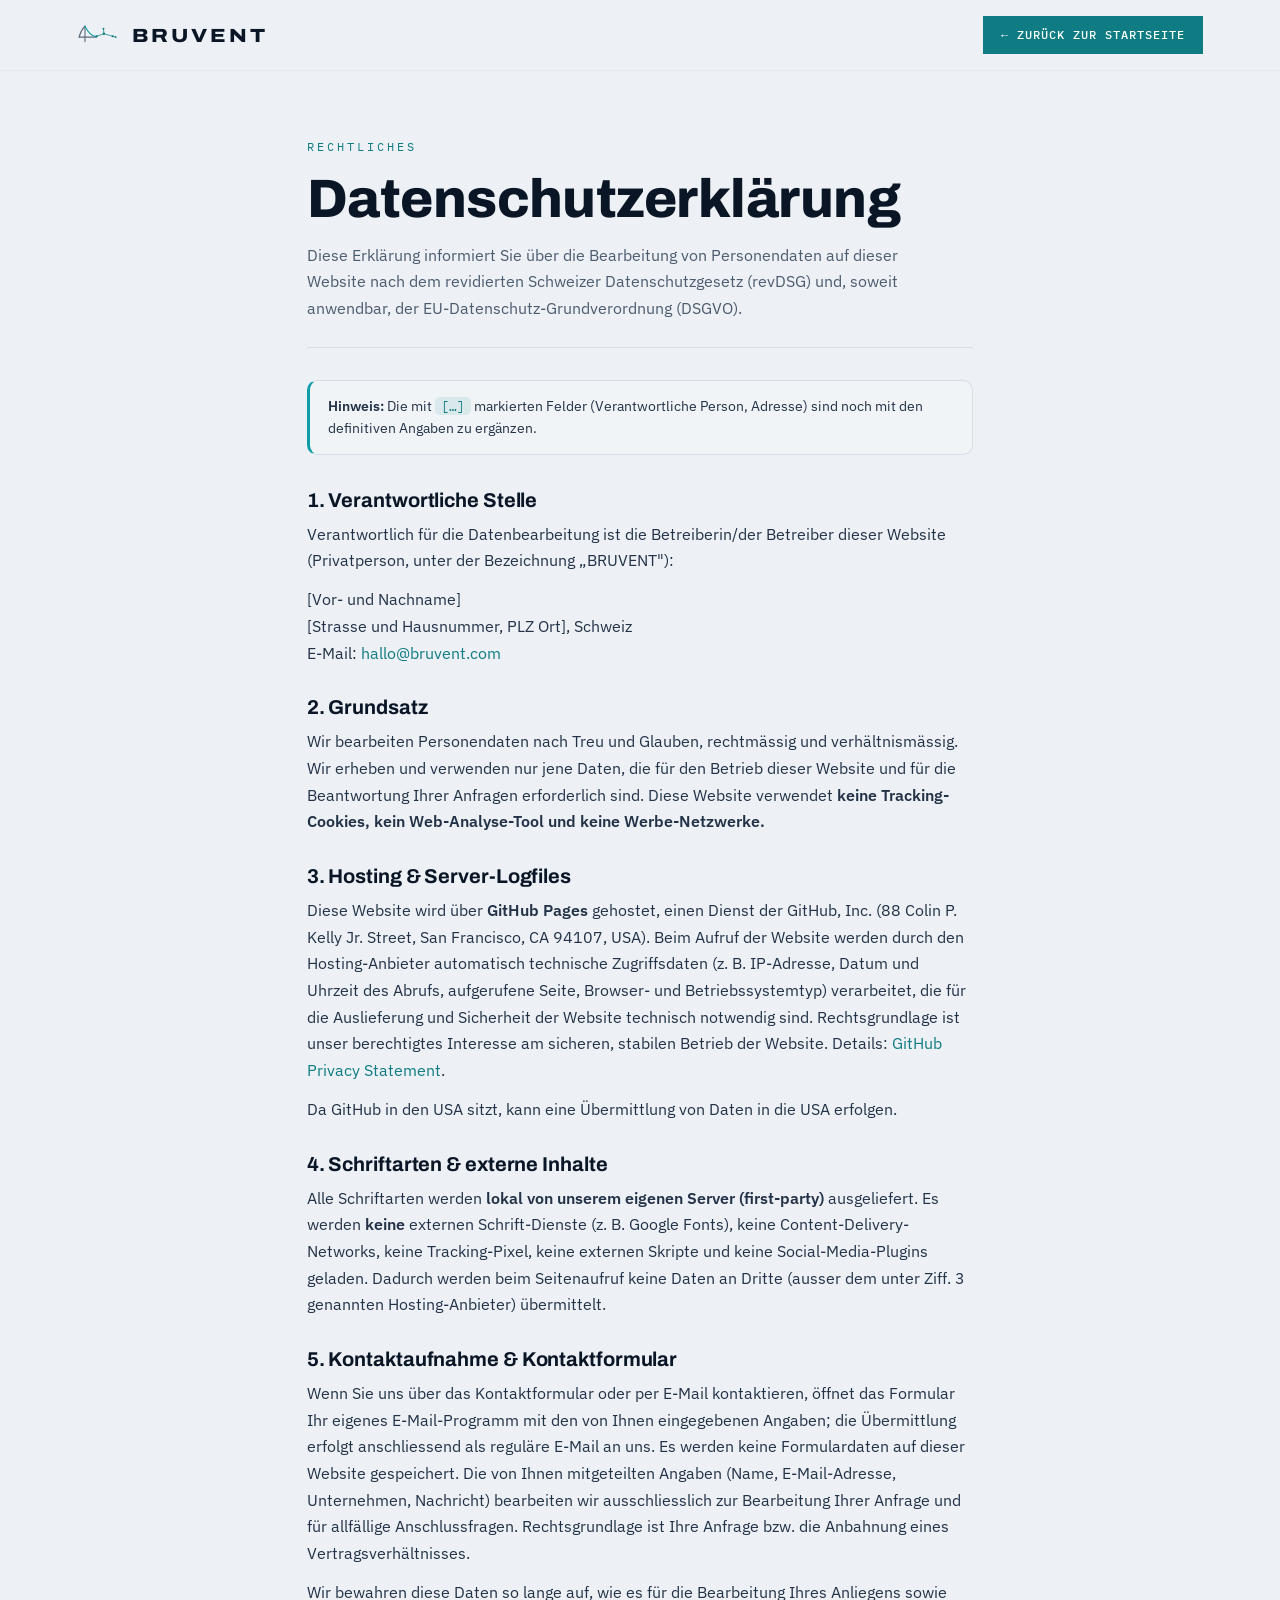
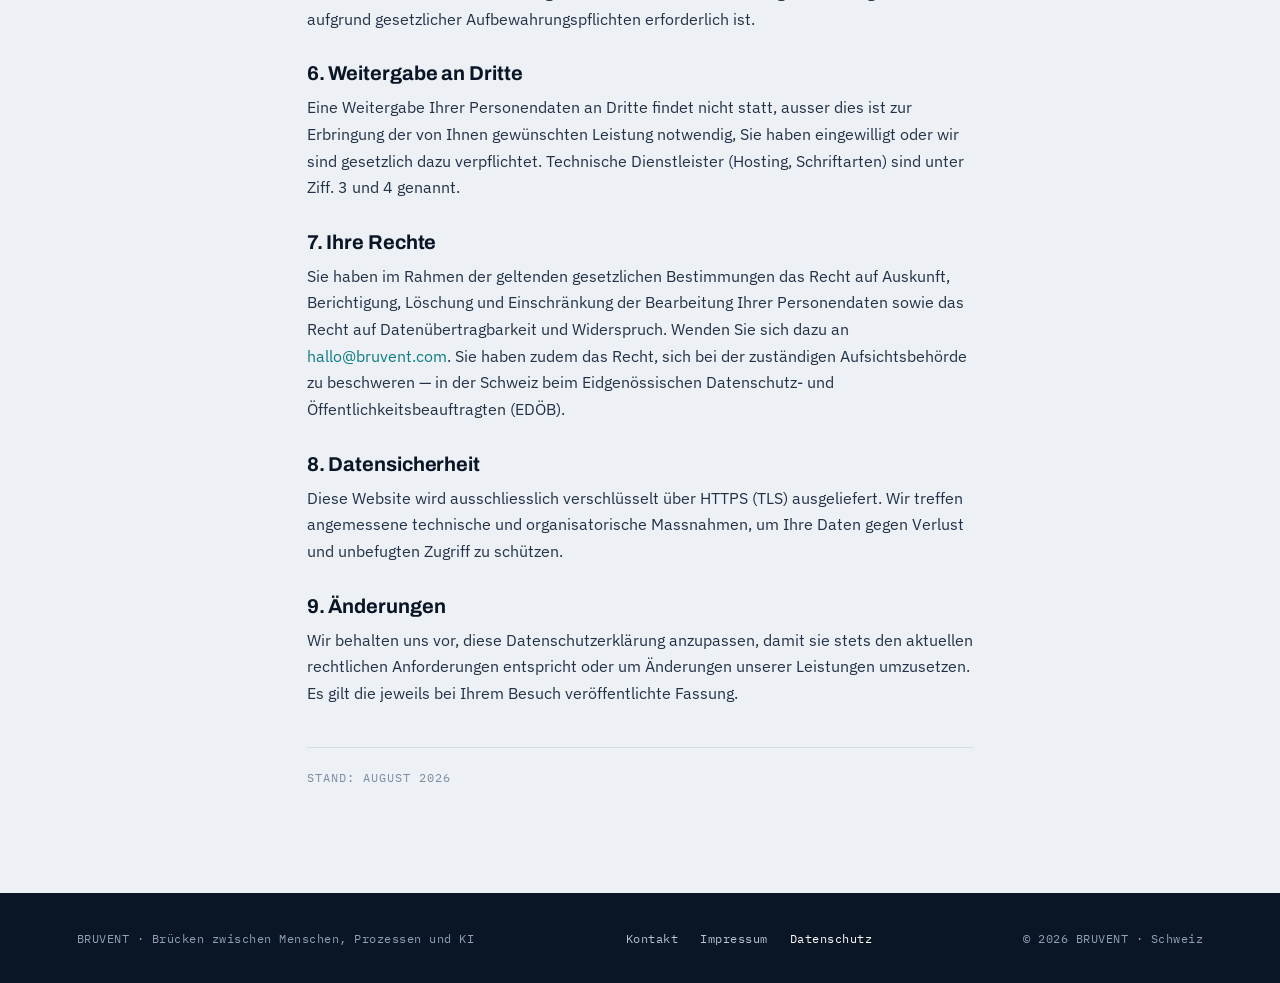
==== commit 9042c580: "Finish open items: private-individual legal pages, social/SEO, PWA, a11y - Rework Impressum + Datens" ====
--- a/datenschutz.html
+++ b/datenschutz.html
@@ -45,9 +45,10 @@
 
     <section class="legal__block">
       <h2>1. Verantwortliche Stelle</h2>
+      <p>Verantwortlich für die Datenbearbeitung ist die Betreiberin/der Betreiber dieser Website
+        (Privatperson, unter der Bezeichnung „BRUVENT"):</p>
       <p>
-        BRUVENT<br>
-        [Vor- und Nachname der verantwortlichen Person]<br>
+        [Vor- und Nachname]<br>
         [Strasse und Hausnummer, PLZ Ort], Schweiz<br>
         E-Mail: <a href="mailto:hallo@bruvent.com">hallo@bruvent.com</a>
       </p>
--- a/css/style.css
+++ b/css/style.css
@@ -54,6 +54,8 @@
 img,svg{display:block;}
 ::selection{background:rgba(14,124,130,0.18);color:var(--ink);}
 
+.skip-link{position:fixed;top:-60px;left:12px;z-index:200;background:var(--ink);color:#fff;font-family:var(--mono);font-size:13px;padding:10px 16px;border-radius:0 0 8px 8px;transition:top .18s ease;}
+.skip-link:focus{top:0;color:#fff;outline:2px solid var(--accent-bright);outline-offset:2px;}
 .eyebrow{font-family:var(--mono);font-size:12px;letter-spacing:3px;color:var(--accent-deep);text-transform:uppercase;}
 .wrap{max-width:var(--maxw);margin:0 auto;}
 
